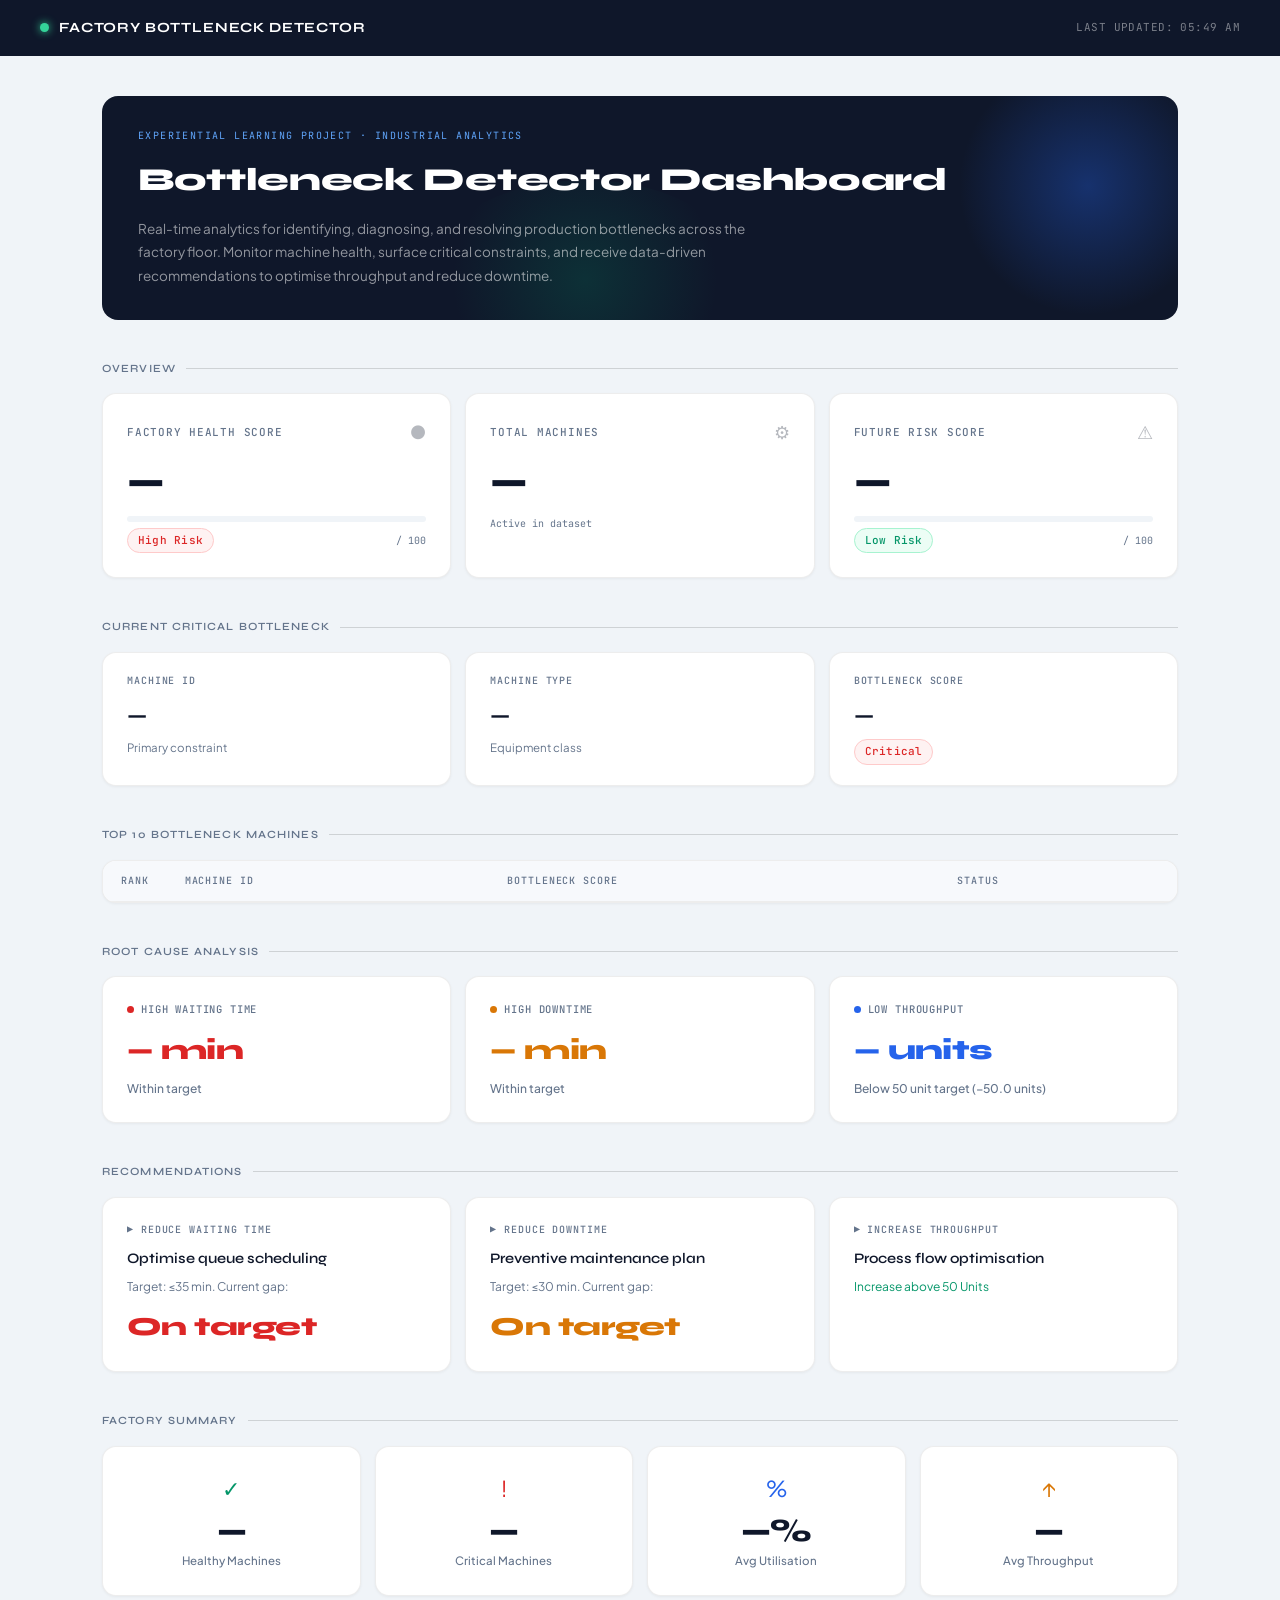
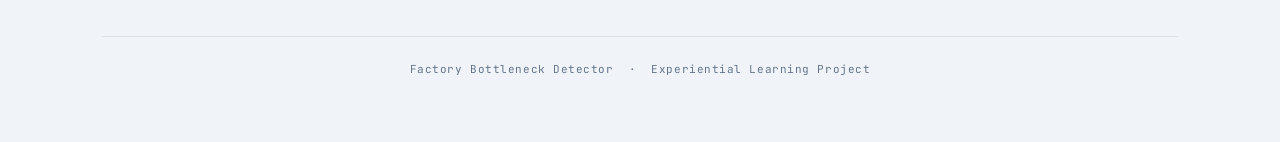
==== index.html @ 64705ecb "Rename frontend/report.html to index.html" ====
<!DOCTYPE html>
<html lang="en">
<head>
<meta charset="UTF-8">
<meta name="viewport" content="width=device-width, initial-scale=1.0">
<title>Factory Bottleneck Detector Dashboard</title>
<link rel="preconnect" href="https://fonts.googleapis.com">
<link href="https://fonts.googleapis.com/css2?family=Syne:wght@600;700;800&family=Plus+Jakarta+Sans:wght@400;500;600&family=JetBrains+Mono:wght@400;500&display=swap" rel="stylesheet">
<style>
  *, *::before, *::after { box-sizing: border-box; margin: 0; padding: 0; }

  :root {
    --bg: #f0f4f8;
    --surface: #ffffff;
    --surface2: #f7f9fc;
    --border: rgba(0,0,0,0.07);
    --border2: rgba(0,0,0,0.14);
    --text: #0f172a;
    --text2: #334155;
    --muted: #64748b;
    --blue: #2563eb;
    --blue-light: #eff6ff;
    --blue-mid: #bfdbfe;
    --green: #059669;
    --green-light: #ecfdf5;
    --green-mid: #a7f3d0;
    --yellow: #d97706;
    --yellow-light: #fffbeb;
    --yellow-mid: #fde68a;
    --red: #dc2626;
    --red-light: #fef2f2;
    --red-mid: #fecaca;
    --mono: 'JetBrains Mono', monospace;
    --sans: 'Plus Jakarta Sans', sans-serif;
    --display: 'Syne', sans-serif;
  }

  body {
    background: var(--bg);
    color: var(--text);
    font-family: var(--sans);
    font-size: 14px;
    line-height: 1.6;
    min-height: 100vh;
  }

  /* TOPBAR */
  .topbar {
    background: var(--text);
    padding: 0 2.5rem;
    height: 56px;
    display: flex;
    align-items: center;
    justify-content: space-between;
    position: sticky;
    top: 0;
    z-index: 100;
  }
  .topbar-brand {
    display: flex;
    align-items: center;
    gap: 10px;
    font-family: var(--display);
    font-size: 14px;
    font-weight: 700;
    color: #fff;
    letter-spacing: .06em;
    text-transform: uppercase;
  }
  .topbar-brand .dot {
    width: 9px; height: 9px;
    border-radius: 50%;
    background: #34d399;
    box-shadow: 0 0 8px #34d399;
    animation: pulse 2s infinite;
  }
  @keyframes pulse { 0%,100%{opacity:1} 50%{opacity:.35} }
  .topbar-right {
    font-family: var(--mono);
    font-size: 11px;
    color: rgba(255,255,255,0.45);
    letter-spacing: .04em;
  }

  /* LAYOUT */
  .page { max-width: 1140px; margin: 0 auto; padding: 2.5rem 2rem 4rem; }

  /* HERO */
  .hero {
    margin-bottom: 2.5rem;
    padding: 2rem 2.25rem;
    background: var(--text);
    border-radius: 16px;
    position: relative;
    overflow: hidden;
  }
  .hero::before {
    content: '';
    position: absolute;
    top: -40px; right: -40px;
    width: 260px; height: 260px;
    border-radius: 50%;
    background: radial-gradient(circle, rgba(37,99,235,0.35) 0%, transparent 70%);
    pointer-events: none;
  }
  .hero::after {
    content: '';
    position: absolute;
    bottom: -60px; left: 30%;
    width: 320px; height: 200px;
    border-radius: 50%;
    background: radial-gradient(circle, rgba(5,150,105,0.2) 0%, transparent 70%);
    pointer-events: none;
  }
  .hero-tag {
    font-family: var(--mono);
    font-size: 10px;
    letter-spacing: .14em;
    text-transform: uppercase;
    color: #60a5fa;
    margin-bottom: .6rem;
  }
  .hero h1 {
    font-family: var(--display);
    font-size: 32px;
    font-weight: 800;
    color: #fff;
    margin-bottom: .75rem;
    letter-spacing: -.01em;
    position: relative;
    z-index: 1;
  }
  .hero p {
    color: rgba(255,255,255,0.55);
    max-width: 620px;
    font-size: 13.5px;
    line-height: 1.75;
    position: relative;
    z-index: 1;
  }

  /* SECTION LABEL */
  .sec-label {
    font-family: var(--display);
    font-size: 11px;
    letter-spacing: .1em;
    text-transform: uppercase;
    color: var(--muted);
    margin-bottom: 1rem;
    display: flex;
    align-items: center;
    gap: 10px;
    font-weight: 600;
  }
  .sec-label::after {
    content: '';
    flex: 1;
    height: 1px;
    background: var(--border2);
  }

  /* KPI GRID */
  .kpi-grid {
    display: grid;
    grid-template-columns: repeat(auto-fit, minmax(230px, 1fr));
    gap: 14px;
    margin-bottom: 2.5rem;
  }
  .kpi {
    background: var(--surface);
    border: 1.5px solid var(--border);
    border-radius: 14px;
    padding: 1.5rem;
    transition: border-color .2s, transform .2s, box-shadow .2s;
    box-shadow: 0 1px 3px rgba(0,0,0,0.05);
  }
  .kpi:hover { border-color: var(--blue-mid); transform: translateY(-2px); box-shadow: 0 6px 20px rgba(37,99,235,0.08); }
  .kpi-head {
    display: flex;
    align-items: center;
    justify-content: space-between;
    margin-bottom: .9rem;
  }
  .kpi-label {
    font-size: 11px;
    color: var(--muted);
    font-family: var(--mono);
    text-transform: uppercase;
    letter-spacing: .07em;
    font-weight: 500;
  }
  .kpi-icon { font-size: 18px; opacity: .3; }
  .kpi-val {
    font-family: var(--display);
    font-size: 40px;
    font-weight: 800;
    color: var(--text);
    line-height: 1;
    margin-bottom: .9rem;
    letter-spacing: -.02em;
  }
  .progress-track {
    height: 6px;
    background: var(--bg);
    border-radius: 3px;
    overflow: hidden;
    margin-bottom: 6px;
  }
  .progress-fill {
    height: 100%;
    border-radius: 3px;
    transition: width 1.1s cubic-bezier(.4,0,.2,1);
    width: 0%;
  }
  .progress-meta {
    display: flex;
    justify-content: space-between;
    align-items: center;
    font-family: var(--mono);
    font-size: 10px;
    color: var(--muted);
  }

  /* BADGES */
  .badge {
    display: inline-flex;
    align-items: center;
    gap: 4px;
    padding: 3px 10px;
    border-radius: 999px;
    font-size: 11px;
    font-family: var(--mono);
    font-weight: 500;
    letter-spacing: .02em;
  }
  .badge-green { background: var(--green-light); color: var(--green); border: 1px solid var(--green-mid); }
  .badge-yellow { background: var(--yellow-light); color: var(--yellow); border: 1px solid var(--yellow-mid); }
  .badge-red { background: var(--red-light); color: var(--red); border: 1px solid var(--red-mid); }
  .badge-blue { background: var(--blue-light); color: var(--blue); border: 1px solid var(--blue-mid); }

  /* INFO ROW */
  .info-row {
    display: grid;
    grid-template-columns: repeat(auto-fit, minmax(190px, 1fr));
    gap: 14px;
    margin-bottom: 2.5rem;
  }
  .info-card {
    background: var(--surface);
    border: 1.5px solid var(--border);
    border-radius: 14px;
    padding: 1.25rem 1.5rem;
    transition: border-color .2s, transform .2s, box-shadow .2s;
    box-shadow: 0 1px 3px rgba(0,0,0,0.05);
  }
  .info-card:hover { border-color: var(--border2); transform: translateY(-2px); box-shadow: 0 6px 20px rgba(0,0,0,0.07); }
  .info-card .ic-label {
    font-size: 10px;
    font-family: var(--mono);
    text-transform: uppercase;
    letter-spacing: .09em;
    color: var(--muted);
    margin-bottom: .5rem;
    font-weight: 500;
  }
  .info-card .ic-val {
    font-family: var(--display);
    font-size: 24px;
    font-weight: 700;
    color: var(--text);
    letter-spacing: -.01em;
  }
  .info-card .ic-sub {
    font-size: 11.5px;
    color: var(--muted);
    margin-top: 4px;
  }

  /* TABLE */
  .table-wrap {
    background: var(--surface);
    border: 1.5px solid var(--border);
    border-radius: 14px;
    overflow: hidden;
    margin-bottom: 2.5rem;
    box-shadow: 0 1px 3px rgba(0,0,0,0.05);
  }
  table { width: 100%; border-collapse: collapse; }
  thead tr { background: var(--surface2); }
  th {
    padding: 12px 18px;
    text-align: left;
    font-family: var(--mono);
    font-size: 10px;
    text-transform: uppercase;
    letter-spacing: .09em;
    color: var(--muted);
    font-weight: 500;
    border-bottom: 1.5px solid var(--border);
  }
  td {
    padding: 13px 18px;
    border-bottom: 1px solid var(--border);
    font-size: 13.5px;
    color: var(--text2);
  }
  tr:last-child td { border-bottom: none; }
  tr.rank-1 td { background: var(--blue-light); color: var(--text); }
  tr:not(.rank-1):hover td { background: var(--surface2); }

  .rank-num {
    display: inline-flex;
    width: 26px; height: 26px;
    align-items: center;
    justify-content: center;
    border-radius: 7px;
    font-family: var(--mono);
    font-size: 11px;
    font-weight: 500;
    background: var(--bg);
    color: var(--muted);
    border: 1px solid var(--border);
  }
  .rank-num.top { background: var(--blue); color: #fff; border-color: var(--blue); }

  .score-cell { display: flex; align-items: center; gap: 10px; }
  .score-bar-bg {
    flex: 1;
    height: 5px;
    background: var(--bg);
    border-radius: 3px;
    overflow: hidden;
    max-width: 140px;
  }
  .score-bar-fill { height: 100%; border-radius: 3px; }
  .score-num { font-family: var(--mono); font-size: 12px; min-width: 36px; color: var(--text); font-weight: 500; }

  /* ANALYSIS */
  .analysis-grid {
    display: grid;
    grid-template-columns: repeat(auto-fit, minmax(210px, 1fr));
    gap: 14px;
    margin-bottom: 2.5rem;
  }
  .analysis-card {
    background: var(--surface);
    border: 1.5px solid var(--border);
    border-radius: 14px;
    padding: 1.5rem;
    transition: border-color .2s, transform .2s, box-shadow .2s;
    box-shadow: 0 1px 3px rgba(0,0,0,0.05);
  }
  .analysis-card:hover { border-color: var(--border2); transform: translateY(-2px); box-shadow: 0 6px 20px rgba(0,0,0,0.07); }
  .ac-label {
    font-size: 10.5px;
    font-family: var(--mono);
    text-transform: uppercase;
    letter-spacing: .08em;
    color: var(--muted);
    margin-bottom: .6rem;
    display: flex;
    align-items: center;
    gap: 7px;
    font-weight: 500;
  }
  .ac-dot { width: 7px; height: 7px; border-radius: 50%; flex-shrink: 0; }
  .ac-val {
    font-family: var(--display);
    font-size: 28px;
    font-weight: 800;
    margin-bottom: .4rem;
    letter-spacing: -.02em;
  }
  .ac-status { font-size: 12px; color: var(--muted); font-weight: 500; }

  /* RECOMMENDATIONS */
  .rec-grid {
    display: grid;
    grid-template-columns: repeat(auto-fit, minmax(210px, 1fr));
    gap: 14px;
    margin-bottom: 2.5rem;
  }
  .rec-card {
    background: var(--surface);
    border: 1.5px solid var(--border);
    border-radius: 14px;
    padding: 1.5rem;
    transition: border-color .2s, transform .2s, box-shadow .2s;
    box-shadow: 0 1px 3px rgba(0,0,0,0.05);
  }
  .rec-card:hover { border-color: var(--border2); transform: translateY(-2px); box-shadow: 0 6px 20px rgba(0,0,0,0.07); }
  .rec-tag {
    font-size: 10px;
    font-family: var(--mono);
    text-transform: uppercase;
    letter-spacing: .09em;
    color: var(--muted);
    margin-bottom: .6rem;
    font-weight: 500;
  }
  .rec-action {
    font-size: 14.5px;
    font-weight: 600;
    color: var(--text);
    margin-bottom: .4rem;
    font-family: var(--display);
  }
  .rec-detail { font-size: 12px; color: var(--muted); line-height: 1.6; }
  .rec-highlight {
    font-family: var(--display);
    font-size: 26px;
    font-weight: 800;
    margin-top: .6rem;
    letter-spacing: -.02em;
  }

  /* SUMMARY STATS */
  .summary-grid {
    display: grid;
    grid-template-columns: repeat(auto-fit, minmax(170px, 1fr));
    gap: 14px;
    margin-bottom: 2.5rem;
  }
  .sum-card {
    background: var(--surface);
    border: 1.5px solid var(--border);
    border-radius: 14px;
    padding: 1.5rem;
    text-align: center;
    transition: border-color .2s, transform .2s, box-shadow .2s;
    box-shadow: 0 1px 3px rgba(0,0,0,0.05);
  }
  .sum-card:hover { border-color: var(--border2); transform: translateY(-2px); box-shadow: 0 6px 20px rgba(0,0,0,0.07); }
  .sum-icon { font-size: 22px; margin-bottom: .6rem; }
  .sum-val {
    font-family: var(--display);
    font-size: 32px;
    font-weight: 800;
    color: var(--text);
    line-height: 1;
    letter-spacing: -.02em;
  }
  .sum-label { font-size: 11.5px; color: var(--muted); margin-top: 5px; font-weight: 500; }

  footer {
    border-top: 1.5px solid var(--border);
    padding-top: 1.5rem;
    text-align: center;
    font-family: var(--mono);
    font-size: 11px;
    color: var(--muted);
    letter-spacing: .05em;
  }

  /* ANIMATIONS */
  .fade-in { animation: fadeIn .45s ease both; }
  @keyframes fadeIn { from { opacity: 0; transform: translateY(10px); } to { opacity: 1; transform: none; } }
  .fade-in:nth-child(1) { animation-delay: .05s }
  .fade-in:nth-child(2) { animation-delay: .12s }
  .fade-in:nth-child(3) { animation-delay: .19s }
  .fade-in:nth-child(4) { animation-delay: .26s }

  @media (max-width: 600px) {
    .topbar { padding: 0 1.25rem; }
    .page { padding: 1.5rem 1rem 2.5rem; }
    .hero { padding: 1.5rem; }
    .hero h1 { font-size: 24px; }
    th, td { padding: 10px 12px; }
  }
</style>
</head>
<body>

<div class="topbar">
  <div class="topbar-brand">
    <span class="dot"></span>
    Factory Bottleneck Detector
  </div>
  <div class="topbar-right" id="tsLabel">LOADING DATA…</div>
</div>

<div class="page">

  <div class="hero">
    <div class="hero-tag">Experiential Learning Project · Industrial Analytics</div>
    <h1>Bottleneck Detector Dashboard</h1>
    <p>Real-time analytics for identifying, diagnosing, and resolving production bottlenecks across the factory floor. Monitor machine health, surface critical constraints, and receive data-driven recommendations to optimise throughput and reduce downtime.</p>
  </div>

  <!-- KPI -->
  <div class="sec-label">Overview</div>
  <div class="kpi-grid">
    <div class="kpi fade-in">
      <div class="kpi-head">
        <span class="kpi-label">Factory Health Score</span>
        <span class="kpi-icon">&#9679;</span>
      </div>
      <div class="kpi-val" id="healthScore">—</div>
      <div class="progress-track"><div class="progress-fill" id="healthBar"></div></div>
      <div class="progress-meta"><span id="healthBadge"></span><span>/ 100</span></div>
    </div>
    <div class="kpi fade-in">
      <div class="kpi-head">
        <span class="kpi-label">Total Machines</span>
        <span class="kpi-icon">⚙</span>
      </div>
      <div class="kpi-val" id="totalMachines">—</div>
      <div class="progress-meta"><span style="color:var(--muted)">Active in dataset</span></div>
    </div>
    <div class="kpi fade-in">
      <div class="kpi-head">
        <span class="kpi-label">Future Risk Score</span>
        <span class="kpi-icon">&#9888;</span>
      </div>
      <div class="kpi-val" id="riskScore">—</div>
      <div class="progress-track"><div class="progress-fill" id="riskBar"></div></div>
      <div class="progress-meta"><span id="riskBadge"></span><span>/ 100</span></div>
    </div>
  </div>

  <!-- CRITICAL BOTTLENECK -->
  <div class="sec-label">Current Critical Bottleneck</div>
  <div class="info-row">
    <div class="info-card fade-in">
      <div class="ic-label">Machine ID</div>
      <div class="ic-val" id="topMachine">—</div>
      <div class="ic-sub">Primary constraint</div>
    </div>
    <div class="info-card fade-in">
      <div class="ic-label">Machine Type</div>
      <div class="ic-val" id="machineType">—</div>
      <div class="ic-sub">Equipment class</div>
    </div>
    <div class="info-card fade-in">
      <div class="ic-label">Bottleneck Score</div>
      <div class="ic-val" id="bottleneckScore">—</div>
      <div class="ic-sub" id="scoreBadgeWrap"></div>
    </div>
  </div>

  <!-- TOP 10 TABLE -->
  <div class="sec-label">Top 10 Bottleneck Machines</div>
  <div class="table-wrap" style="margin-bottom:2.5rem">
    <table>
      <thead>
        <tr>
          <th style="width:60px">Rank</th>
          <th>Machine ID</th>
          <th>Bottleneck Score</th>
          <th>Status</th>
        </tr>
      </thead>
      <tbody id="top10Table"></tbody>
    </table>
  </div>

  <!-- ROOT CAUSE -->
  <div class="sec-label">Root Cause Analysis</div>
  <div class="analysis-grid">
    <div class="analysis-card fade-in">
      <div class="ac-label"><span class="ac-dot" style="background:var(--red)"></span>High Waiting Time</div>
      <div class="ac-val" id="waitingTime" style="color:var(--red)">—</div>
      <div class="ac-status" id="waitStatus"></div>
    </div>
    <div class="analysis-card fade-in">
      <div class="ac-label"><span class="ac-dot" style="background:var(--yellow)"></span>High Downtime</div>
      <div class="ac-val" id="downtime" style="color:var(--yellow)">—</div>
      <div class="ac-status" id="downStatus"></div>
    </div>
    <div class="analysis-card fade-in">
      <div class="ac-label"><span class="ac-dot" style="background:var(--blue)"></span>Low Throughput</div>
      <div class="ac-val" id="throughput" style="color:var(--blue)">—</div>
      <div class="ac-status" id="thruStatus"></div>
    </div>
  </div>

  <!-- RECOMMENDATIONS -->
  <div class="sec-label">Recommendations</div>
  <div class="rec-grid">
    <div class="rec-card fade-in">
      <div class="rec-tag">&#9654; Reduce Waiting Time</div>
      <div class="rec-action">Optimise queue scheduling</div>
      <div class="rec-detail">Target: &le;35 min. Current gap:</div>
      <div class="rec-highlight" id="recommendWaiting" style="color:var(--red)">—</div>
    </div>
    <div class="rec-card fade-in">
      <div class="rec-tag">&#9654; Reduce Downtime</div>
      <div class="rec-action">Preventive maintenance plan</div>
      <div class="rec-detail">Target: &le;30 min. Current gap:</div>
      <div class="rec-highlight" id="recommendDowntime" style="color:var(--yellow)">—</div>
    </div>
    <div class="rec-card fade-in">
      <div class="rec-tag">&#9654; Increase Throughput</div>
      <div class="rec-action">Process flow optimisation</div>
      <div class="rec-detail" id="recommendThroughput" style="color:var(--green)">Increase above 50 Units</div>
    </div>
  </div>

  <!-- FACTORY SUMMARY -->
  <div class="sec-label">Factory Summary</div>
  <div class="summary-grid">
    <div class="sum-card fade-in">
      <div class="sum-icon" style="color:var(--green)">&#10003;</div>
      <div class="sum-val" id="healthyMachines">—</div>
      <div class="sum-label">Healthy Machines</div>
    </div>
    <div class="sum-card fade-in">
      <div class="sum-icon" style="color:var(--red)">&#33;</div>
      <div class="sum-val" id="criticalMachines">—</div>
      <div class="sum-label">Critical Machines</div>
    </div>
    <div class="sum-card fade-in">
      <div class="sum-icon" style="color:var(--blue)">&#37;</div>
      <div class="sum-val" id="averageUtilization">—</div>
      <div class="sum-label">Avg Utilisation</div>
    </div>
    <div class="sum-card fade-in">
      <div class="sum-icon" style="color:var(--yellow)">&#8593;</div>
      <div class="sum-val" id="averageThroughput">—</div>
      <div class="sum-label">Avg Throughput</div>
    </div>
  </div>

  <footer>
    Factory Bottleneck Detector &nbsp;·&nbsp; Experiential Learning Project
  </footer>

</div><!-- /page -->

<script>
function riskLevel(score, invert) {
  const s = parseFloat(score);
  if (isNaN(s)) return { cls: 'badge-green', label: 'Low' };
  const hi = invert ? s < 40 : s >= 70;
  const mid = invert ? (s >= 40 && s < 70) : (s >= 40 && s < 70);
  if (hi) return { cls: 'badge-red', label: 'High Risk' };
  if (mid) return { cls: 'badge-yellow', label: 'Moderate' };
  return { cls: 'badge-green', label: invert ? 'Strong' : 'Low Risk' };
}

function progressColor(score, invert) {
  const s = parseFloat(score);
  if (isNaN(s)) return 'var(--green)';
  const bad = invert ? s < 40 : s >= 70;
  const med = invert ? (s >= 40 && s < 70) : (s >= 40 && s < 70);
  if (bad) return 'var(--red)';
  if (med) return 'var(--yellow)';
  return 'var(--green)';
}

function barColor(sc) {
  if (sc >= 75) return 'var(--red)';
  if (sc >= 50) return 'var(--yellow)';
  return 'var(--green)';
}

function badge(cls, label) {
  return `<span class="badge ${cls}">${label}</span>`;
}

function populate(r) {
  const set = (id, html) => { const el = document.getElementById(id); if (el) el.innerHTML = html; };

  const health = parseFloat(r.HealthScore) || 0;
  const risk = parseFloat(r.RiskScore) || 0;
  const waiting = parseFloat(r.WaitingTime) || 0;
  const downtime = parseFloat(r.Downtime) || 0;
  const throughput = parseFloat(r.Throughput) || 0;

  set('healthScore', r.HealthScore || '—');
  set('totalMachines', r.TotalMachines || '—');
  set('riskScore', r.RiskScore || '—');

  const hl = riskLevel(health, true);
  const rl = riskLevel(risk, false);
  set('healthBadge', badge(hl.cls, hl.label));
  set('riskBadge', badge(rl.cls, rl.label));

  setTimeout(() => {
    const hb = document.getElementById('healthBar');
    if (hb) { hb.style.width = Math.min(health,100)+'%'; hb.style.background = progressColor(health,true); }
    const rb = document.getElementById('riskBar');
    if (rb) { rb.style.width = Math.min(risk,100)+'%'; rb.style.background = progressColor(risk,false); }
  }, 80);

  set('topMachine', r.TopMachine || '—');
  set('machineType', r.MachineType || '—');
  set('bottleneckScore', r.BottleneckScore || '—');
  set('scoreBadgeWrap', badge('badge-red', 'Critical'));

  set('waitingTime', (r.WaitingTime || '—') + ' min');
  set('waitStatus', waiting > 35 ? `Above 35 min threshold (+${(waiting-35).toFixed(1)} min)` : 'Within target');
  set('downtime', (r.Downtime || '—') + ' min');
  set('downStatus', downtime > 30 ? `Above 30 min threshold (+${(downtime-30).toFixed(1)} min)` : 'Within target');
  set('throughput', (r.Throughput || '—') + ' units');
  set('thruStatus', throughput < 50 ? `Below 50 unit target (−${(50-throughput).toFixed(1)} units)` : 'Above target');

  set('recommendWaiting', waiting > 35 ? `−${(waiting-35).toFixed(2)} min` : 'On target');
  set('recommendDowntime', downtime > 30 ? `−${(downtime-30).toFixed(2)} min` : 'On target');

  set('healthyMachines', r.HealthyMachines || '—');
  set('criticalMachines', r.CriticalMachines || '—');
  set('averageUtilization', (r.AverageUtilization || '—') + '%');
  set('averageThroughput', r.AverageThroughput || '—');

  // Table
  const items = [];
  let maxSc = 0;
  for (let i = 1; i <= 10; i++) {
    const v = r['Top' + i];
    if (v) {
      const p = v.split(',');
      const sc = parseFloat(p[1]) || 0;
      if (sc > maxSc) maxSc = sc;
      items.push({ rank: i, id: p[0], score: p[1], sc });
    }
  }
  let rows = '';
  items.forEach(item => {
    const pct = maxSc > 0 ? ((item.sc / maxSc) * 100).toFixed(0) : 0;
    const isTop = item.rank === 1;
    const statusBadge = isTop ? badge('badge-red', 'Critical') :
      item.sc >= 75 ? badge('badge-red', 'High') :
      item.sc >= 50 ? badge('badge-yellow', 'Moderate') :
      badge('badge-green', 'Low');
    rows += `<tr class="${isTop ? 'rank-1' : ''}">
      <td><span class="rank-num ${isTop ? 'top' : ''}">${item.rank}</span></td>
      <td style="font-family:var(--mono);font-size:13px;font-weight:500">${item.id}</td>
      <td>
        <div class="score-cell">
          <span class="score-num">${item.score}</span>
          <div class="score-bar-bg"><div class="score-bar-fill" style="width:${pct}%;background:${barColor(item.sc)}"></div></div>
        </div>
      </td>
      <td>${statusBadge}</td>
    </tr>`;
  });
  set('top10Table', rows);

  document.getElementById('tsLabel').textContent =
    'LAST UPDATED: ' + new Date().toLocaleTimeString([], { hour: '2-digit', minute: '2-digit' });
}

fetch('results.txt')
  .then(r => r.text())
  .then(data => {
    const r = {};
    data.split('\n').forEach(line => {
      const parts = line.split('=');
      if (parts.length === 2) r[parts[0].trim()] = parts[1].trim();
    });
    populate(r);
  })
  .catch(() => {
    // Demo fallback
    populate({
      HealthScore: '74', RiskScore: '58', TotalMachines: '42',
      TopMachine: 'MCH-07', MachineType: 'CNC Lathe', BottleneckScore: '92.4',
      WaitingTime: '51.3', Downtime: '43.7', Throughput: '31',
      HealthyMachines: '29', CriticalMachines: '6',
      AverageUtilization: '67', AverageThroughput: '44.2',
      Top1: 'MCH-07,92.4', Top2: 'MCH-13,87.1', Top3: 'MCH-22,81.5',
      Top4: 'MCH-04,76.3', Top5: 'MCH-18,71.9', Top6: 'MCH-31,65.4',
      Top7: 'MCH-09,59.8', Top8: 'MCH-27,53.2', Top9: 'MCH-41,47.6',
      Top10: 'MCH-15,41.0'
    });
  });
</script>
</body>
</html>
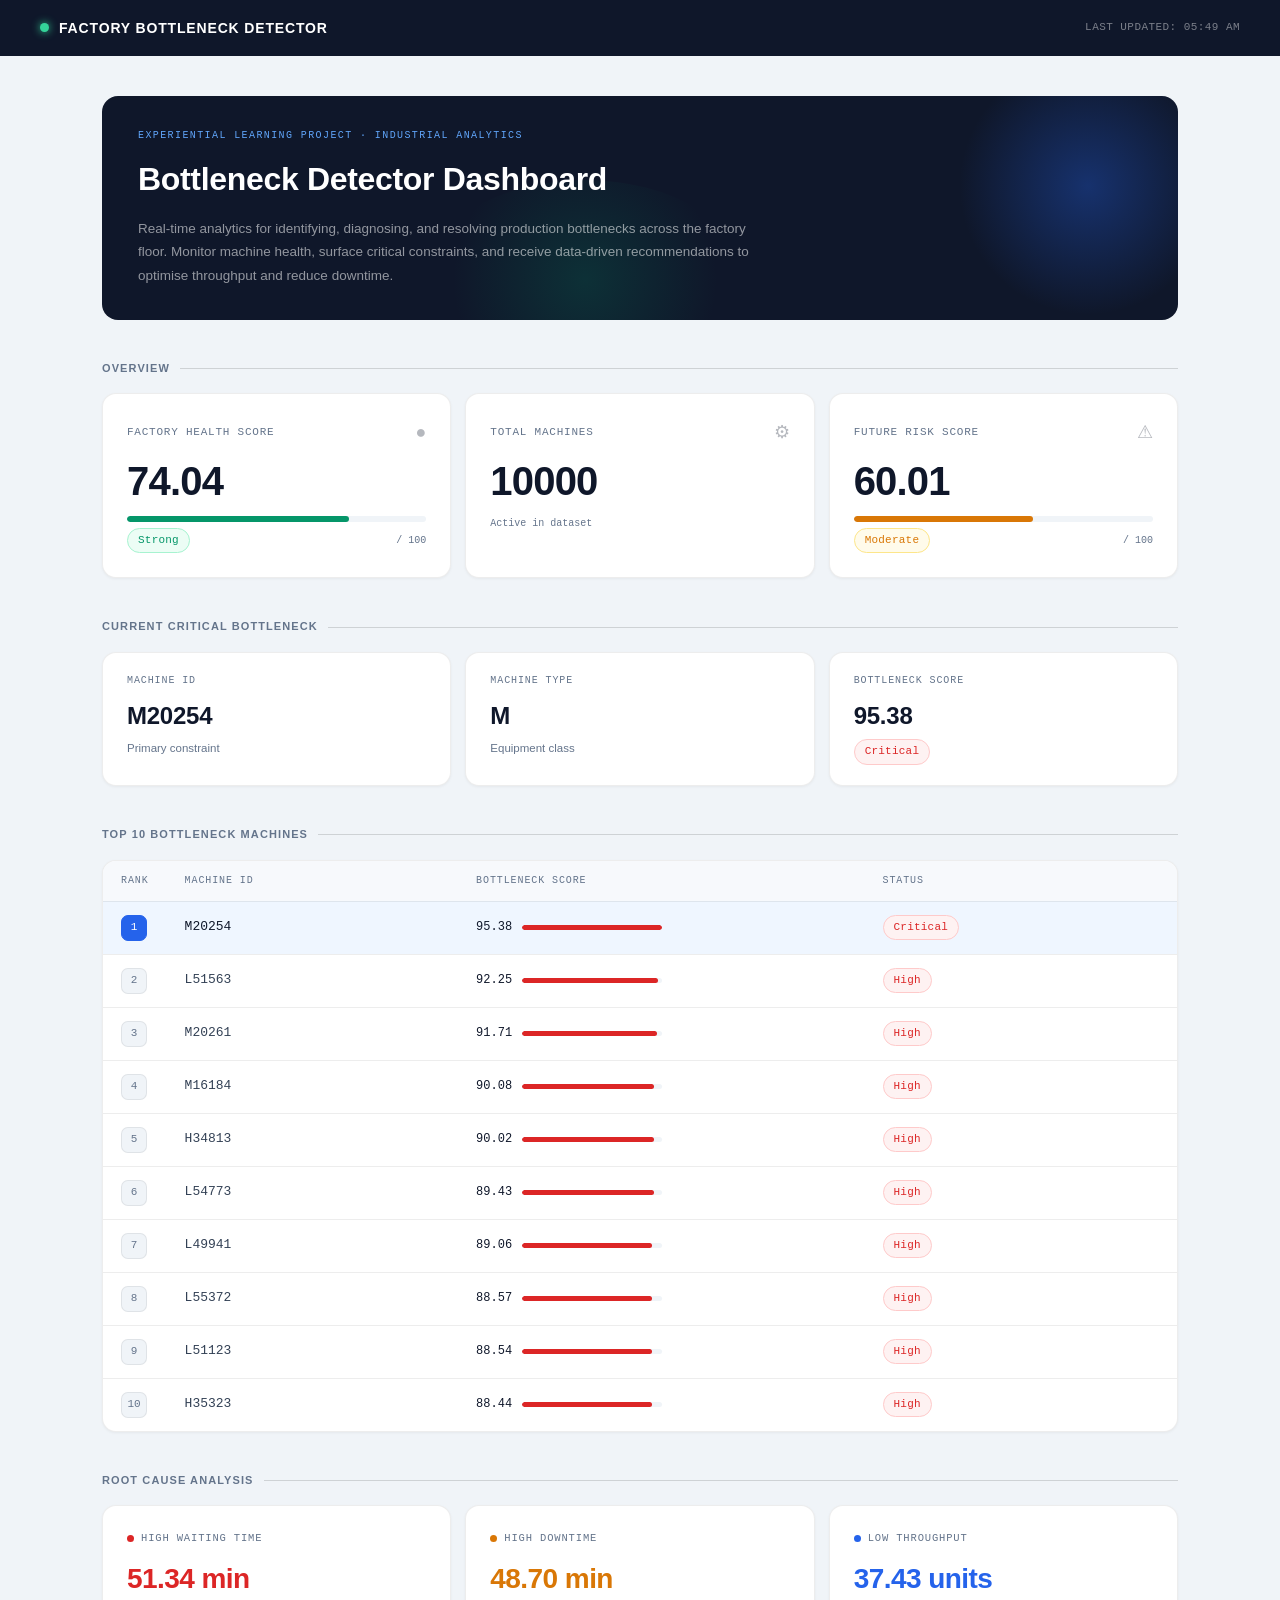
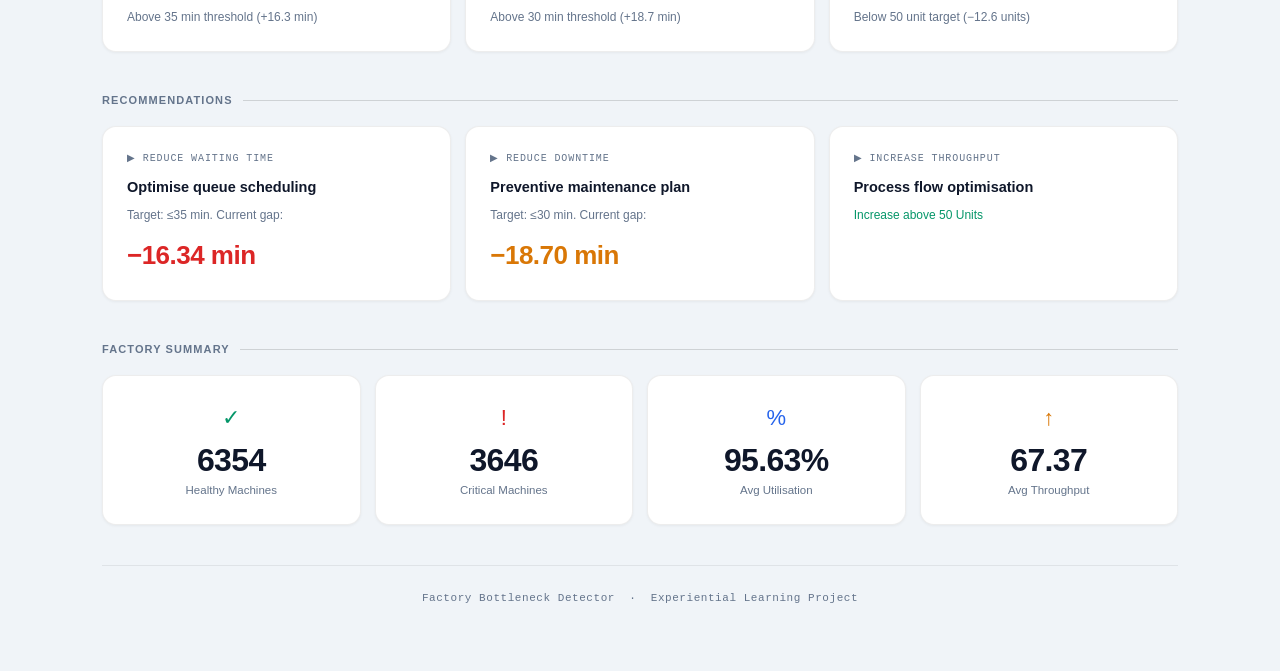
==== commit 31c36928: "Update index.html" ====
--- a/index.html
+++ b/index.html
@@ -5,7 +5,7 @@
 <meta name="viewport" content="width=device-width, initial-scale=1.0">
 <title>Factory Bottleneck Detector Dashboard</title>
 <link rel="preconnect" href="https://fonts.googleapis.com">
-<link href="https://fonts.googleapis.com/css2?family=Syne:wght@600;700;800&family=Plus+Jakarta+Sans:wght@400;500;600&family=JetBrains+Mono:wght@400;500&display=swap" rel="stylesheet">
+<link href="https://fonts.googleapis.com/css2?family=Inter:wght@400;500;600;700;800&family=IBM+Plex+Mono:wght@400;500&display=swap" rel="stylesheet">
 <style>
   *, *::before, *::after { box-sizing: border-box; margin: 0; padding: 0; }
 
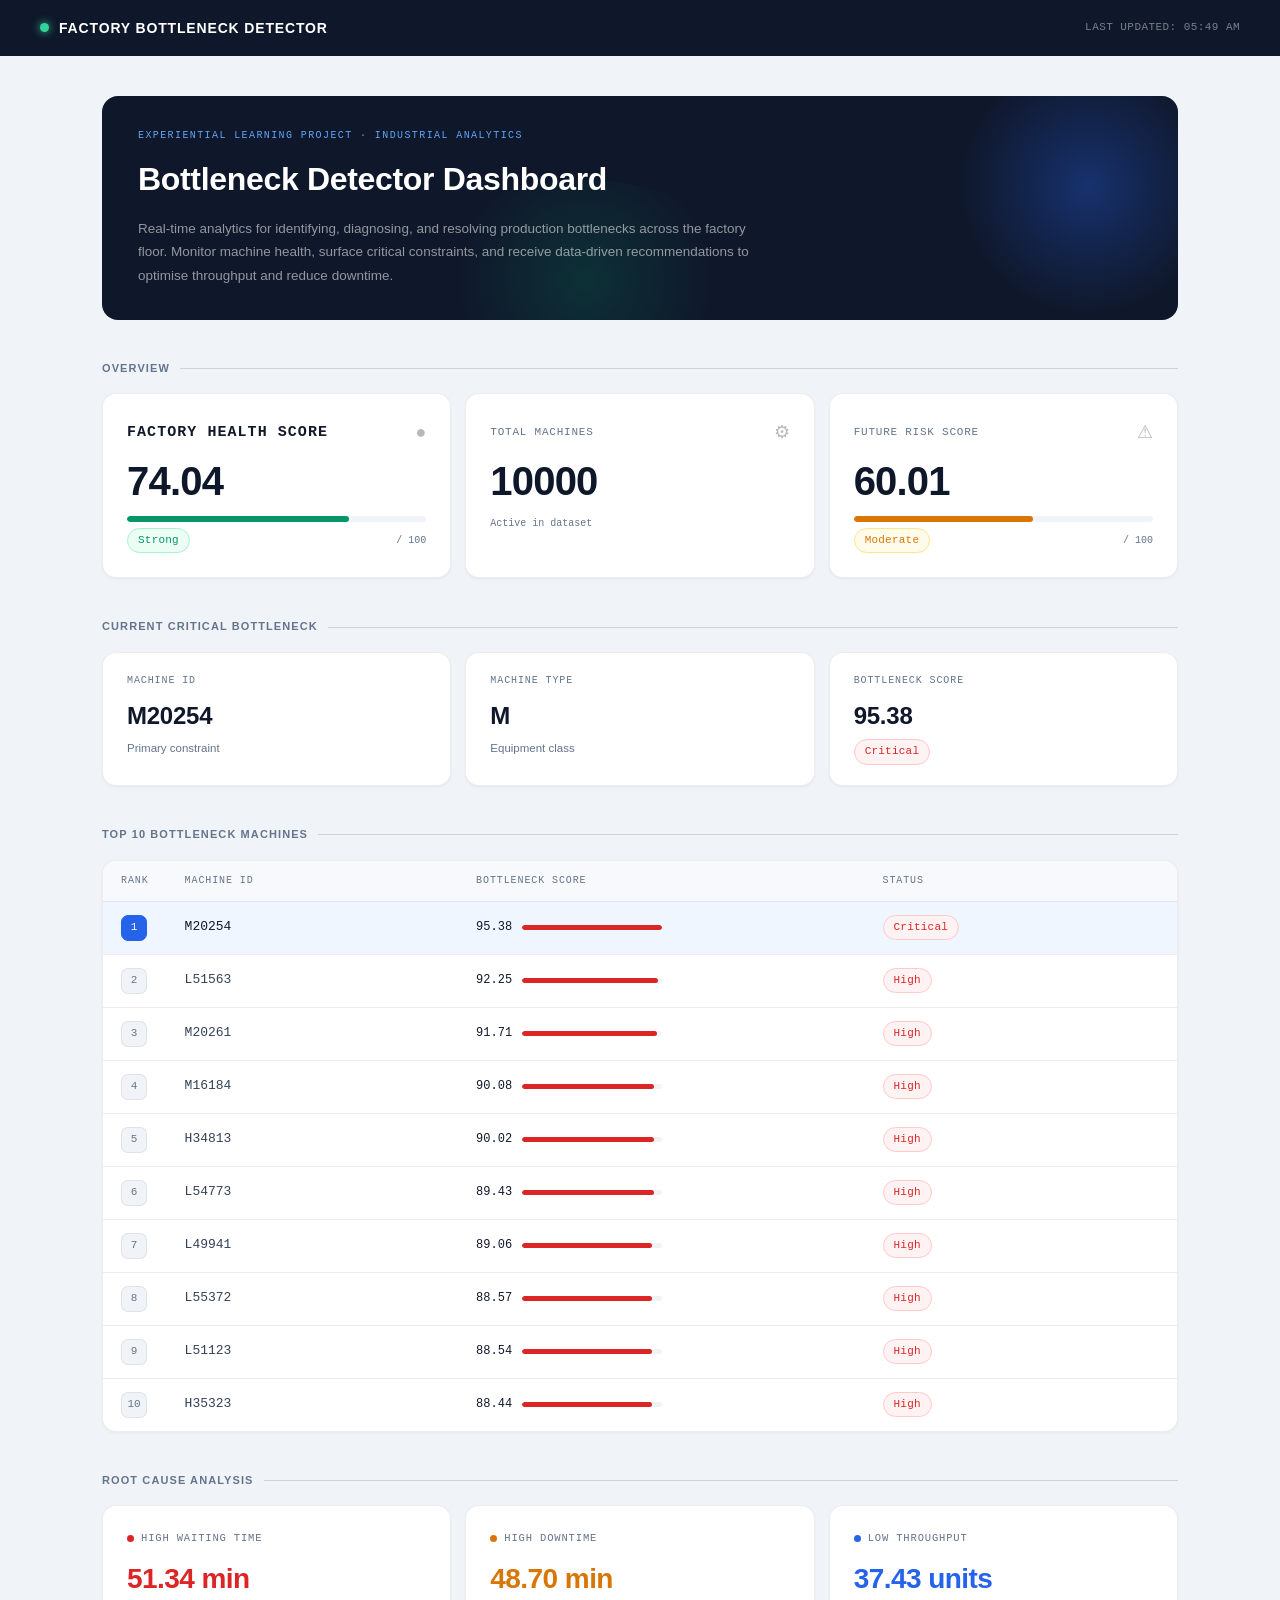
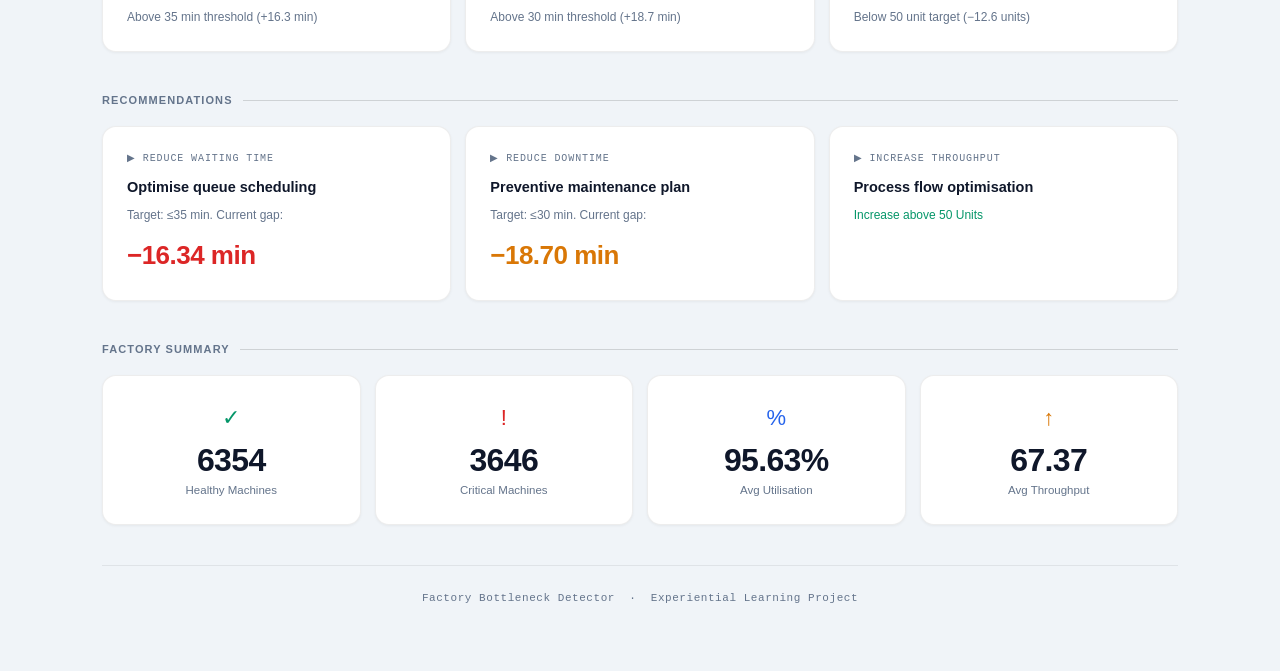
==== commit ff94fd7d: "Update index.html" ====
--- a/index.html
+++ b/index.html
@@ -492,7 +492,9 @@
   <div class="kpi-grid">
     <div class="kpi fade-in">
       <div class="kpi-head">
-        <span class="kpi-label">Factory Health Score</span>
+        <span class="kpi-label" style="font-size:15px; font-weight:700; color:#111827;">
+    Factory Health Score
+</span>
         <span class="kpi-icon">&#9679;</span>
       </div>
       <div class="kpi-val" id="healthScore">—</div>
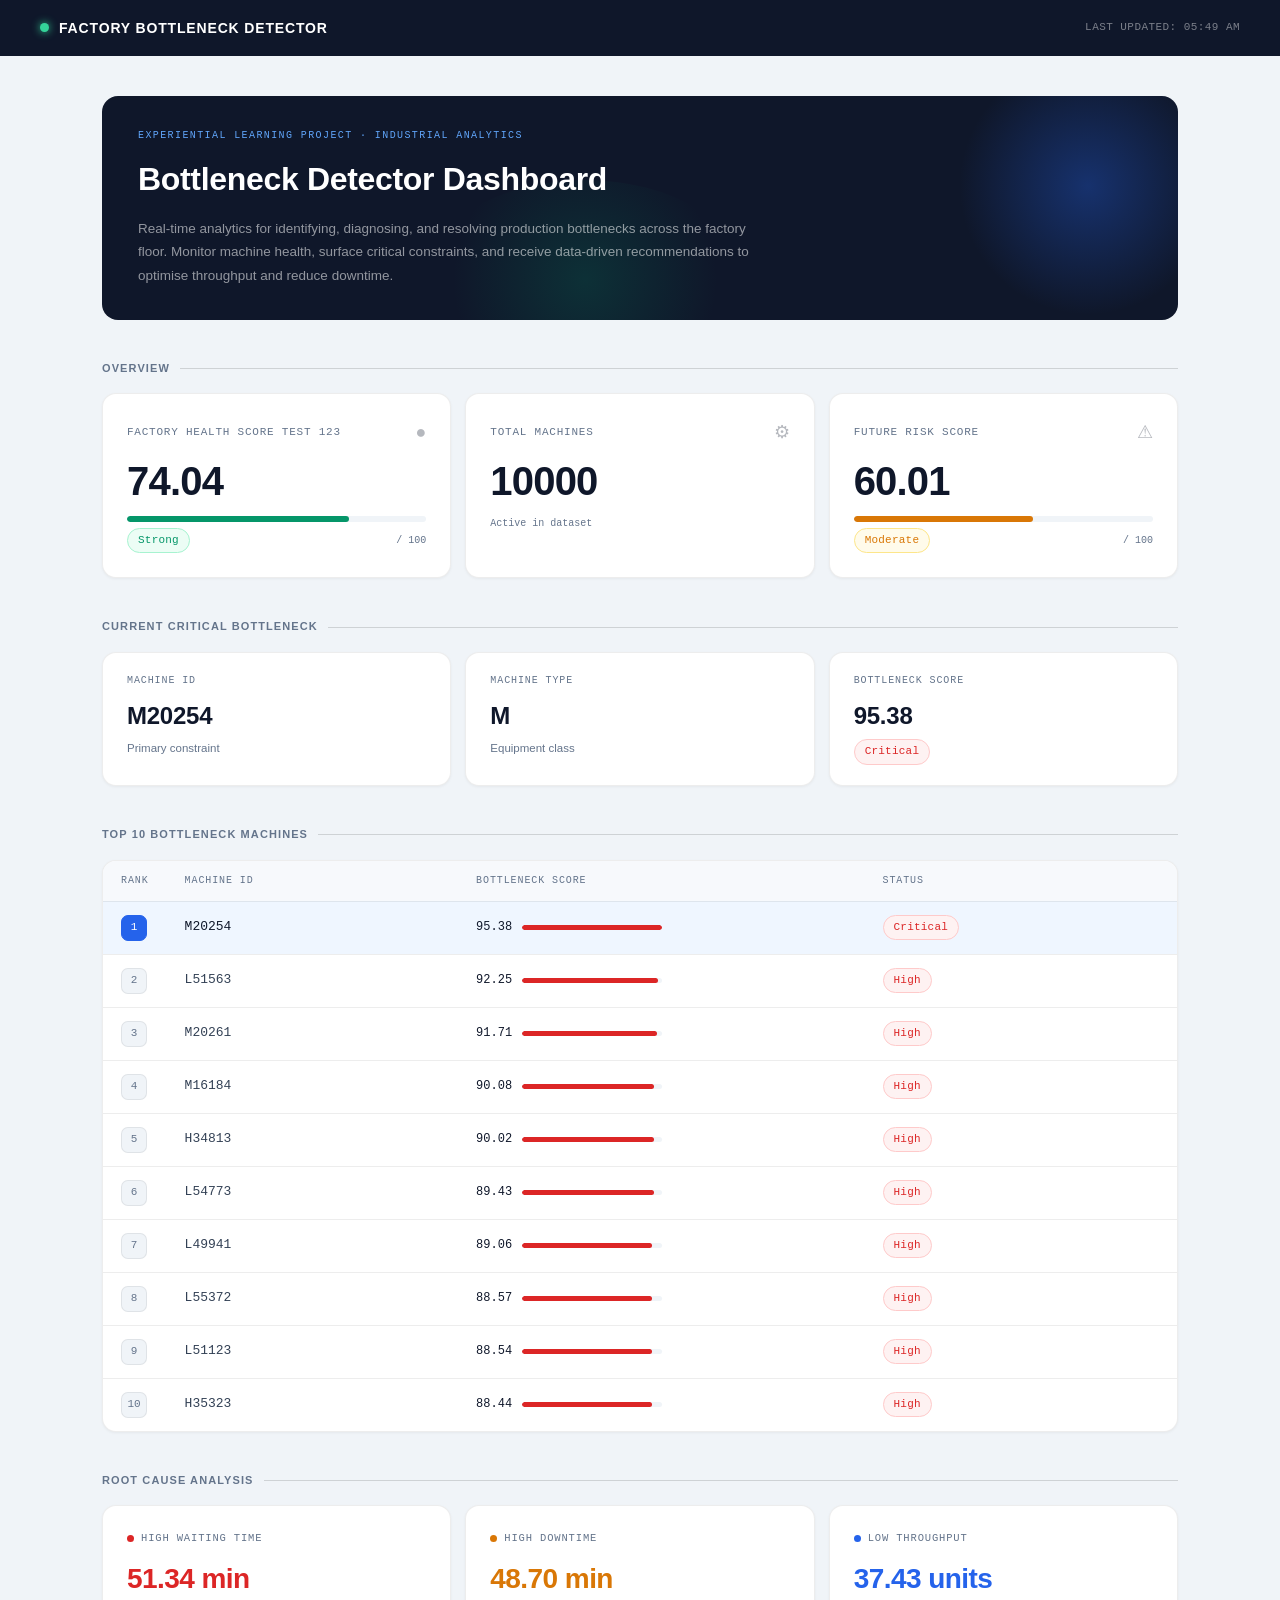
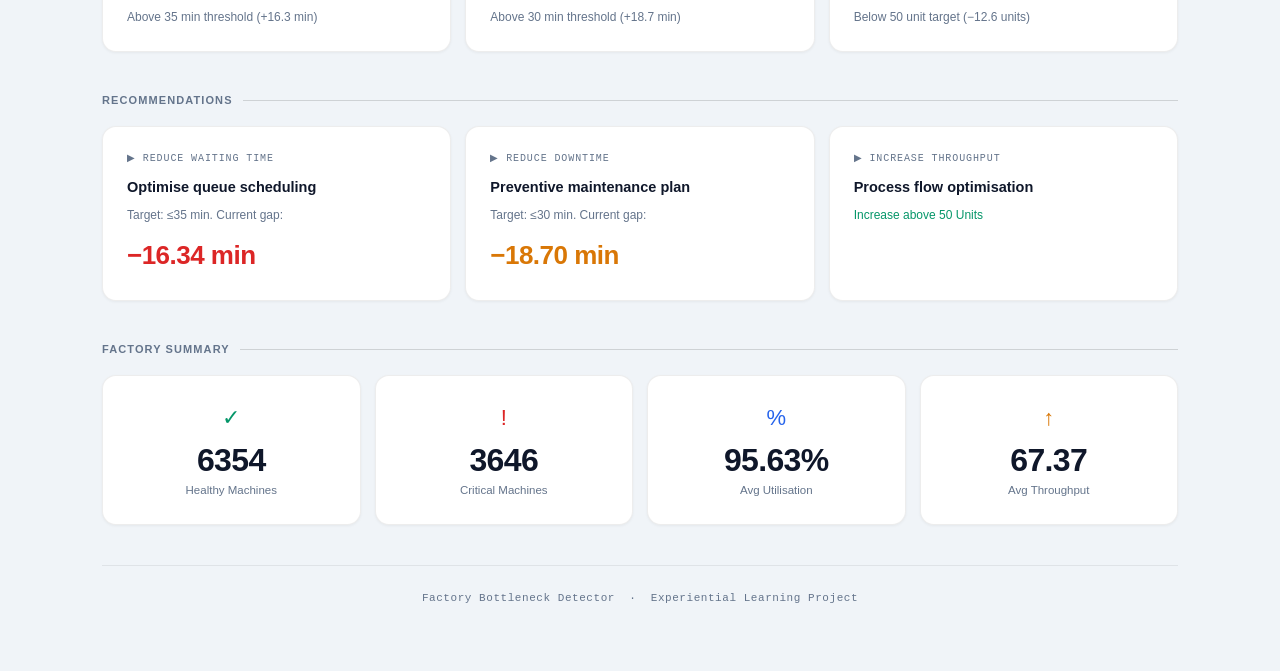
==== commit 0178ea0f: "Update index.html" ====
--- a/index.html
+++ b/index.html
@@ -492,8 +492,8 @@
   <div class="kpi-grid">
     <div class="kpi fade-in">
       <div class="kpi-head">
-        <span class="kpi-label" style="font-size:15px; font-weight:700; color:#111827;">
-    Factory Health Score
+       <span class="kpi-label">
+FACTORY HEALTH SCORE TEST 123
 </span>
         <span class="kpi-icon">&#9679;</span>
       </div>
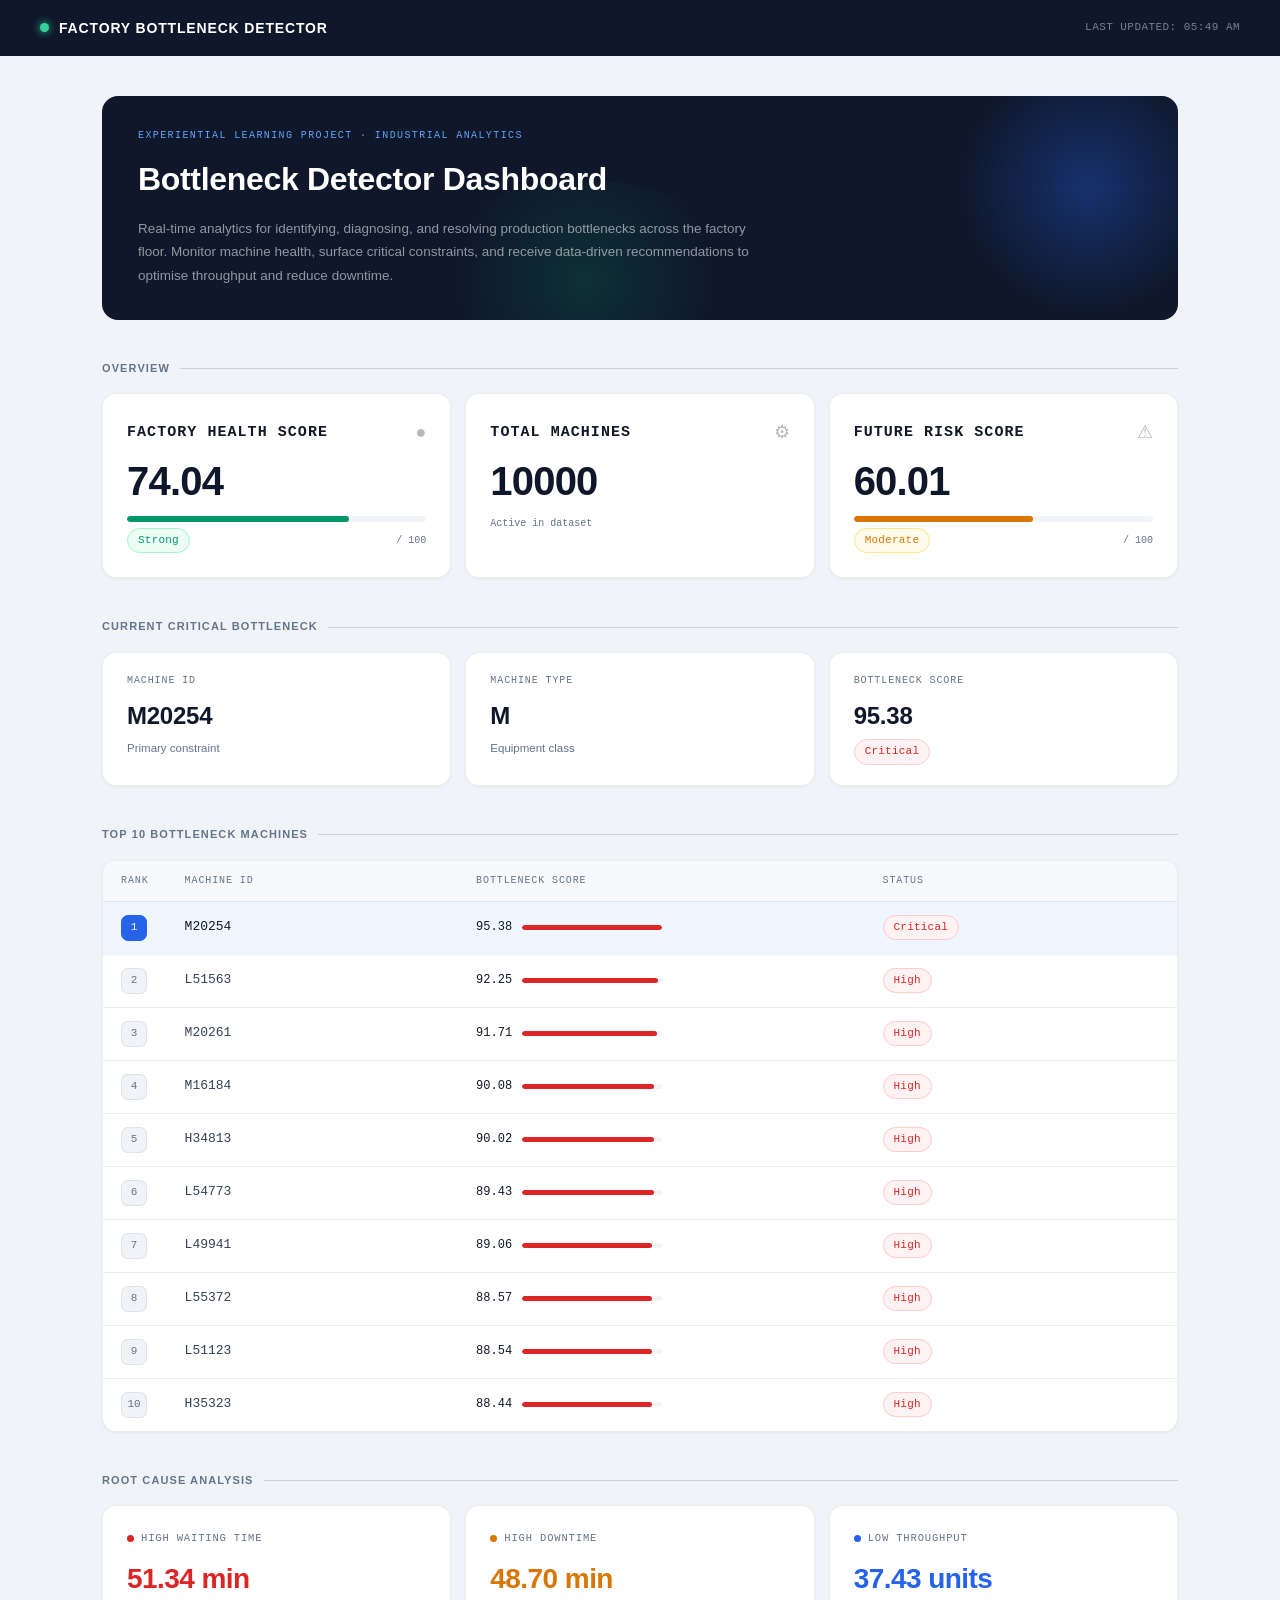
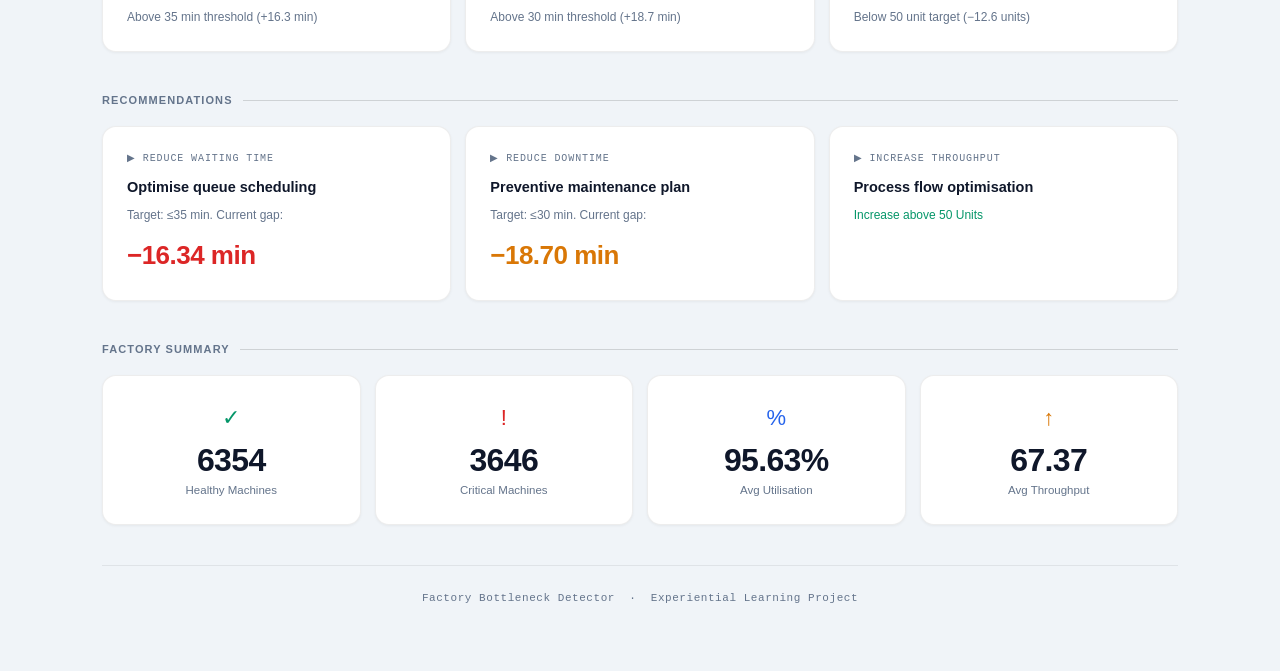
==== commit 74df5f04: "Update index.html" ====
--- a/index.html
+++ b/index.html
@@ -492,9 +492,7 @@
   <div class="kpi-grid">
     <div class="kpi fade-in">
       <div class="kpi-head">
-       <span class="kpi-label">
-FACTORY HEALTH SCORE TEST 123
-</span>
+       <span class="kpi-label" style="font-size:15px;font-weight:700;color:#111827;">Factory Health Score</span>
         <span class="kpi-icon">&#9679;</span>
       </div>
       <div class="kpi-val" id="healthScore">—</div>
@@ -503,7 +501,7 @@
     </div>
     <div class="kpi fade-in">
       <div class="kpi-head">
-        <span class="kpi-label">Total Machines</span>
+        <span class="kpi-label" style="font-size:15px;font-weight:700;color:#111827;">Total Machines</span>
         <span class="kpi-icon">⚙</span>
       </div>
       <div class="kpi-val" id="totalMachines">—</div>
@@ -511,7 +509,7 @@
     </div>
     <div class="kpi fade-in">
       <div class="kpi-head">
-        <span class="kpi-label">Future Risk Score</span>
+        <span class="kpi-label" style="font-size:15px;font-weight:700;color:#111827;">Future Risk Score</span>
         <span class="kpi-icon">&#9888;</span>
       </div>
       <div class="kpi-val" id="riskScore">—</div>
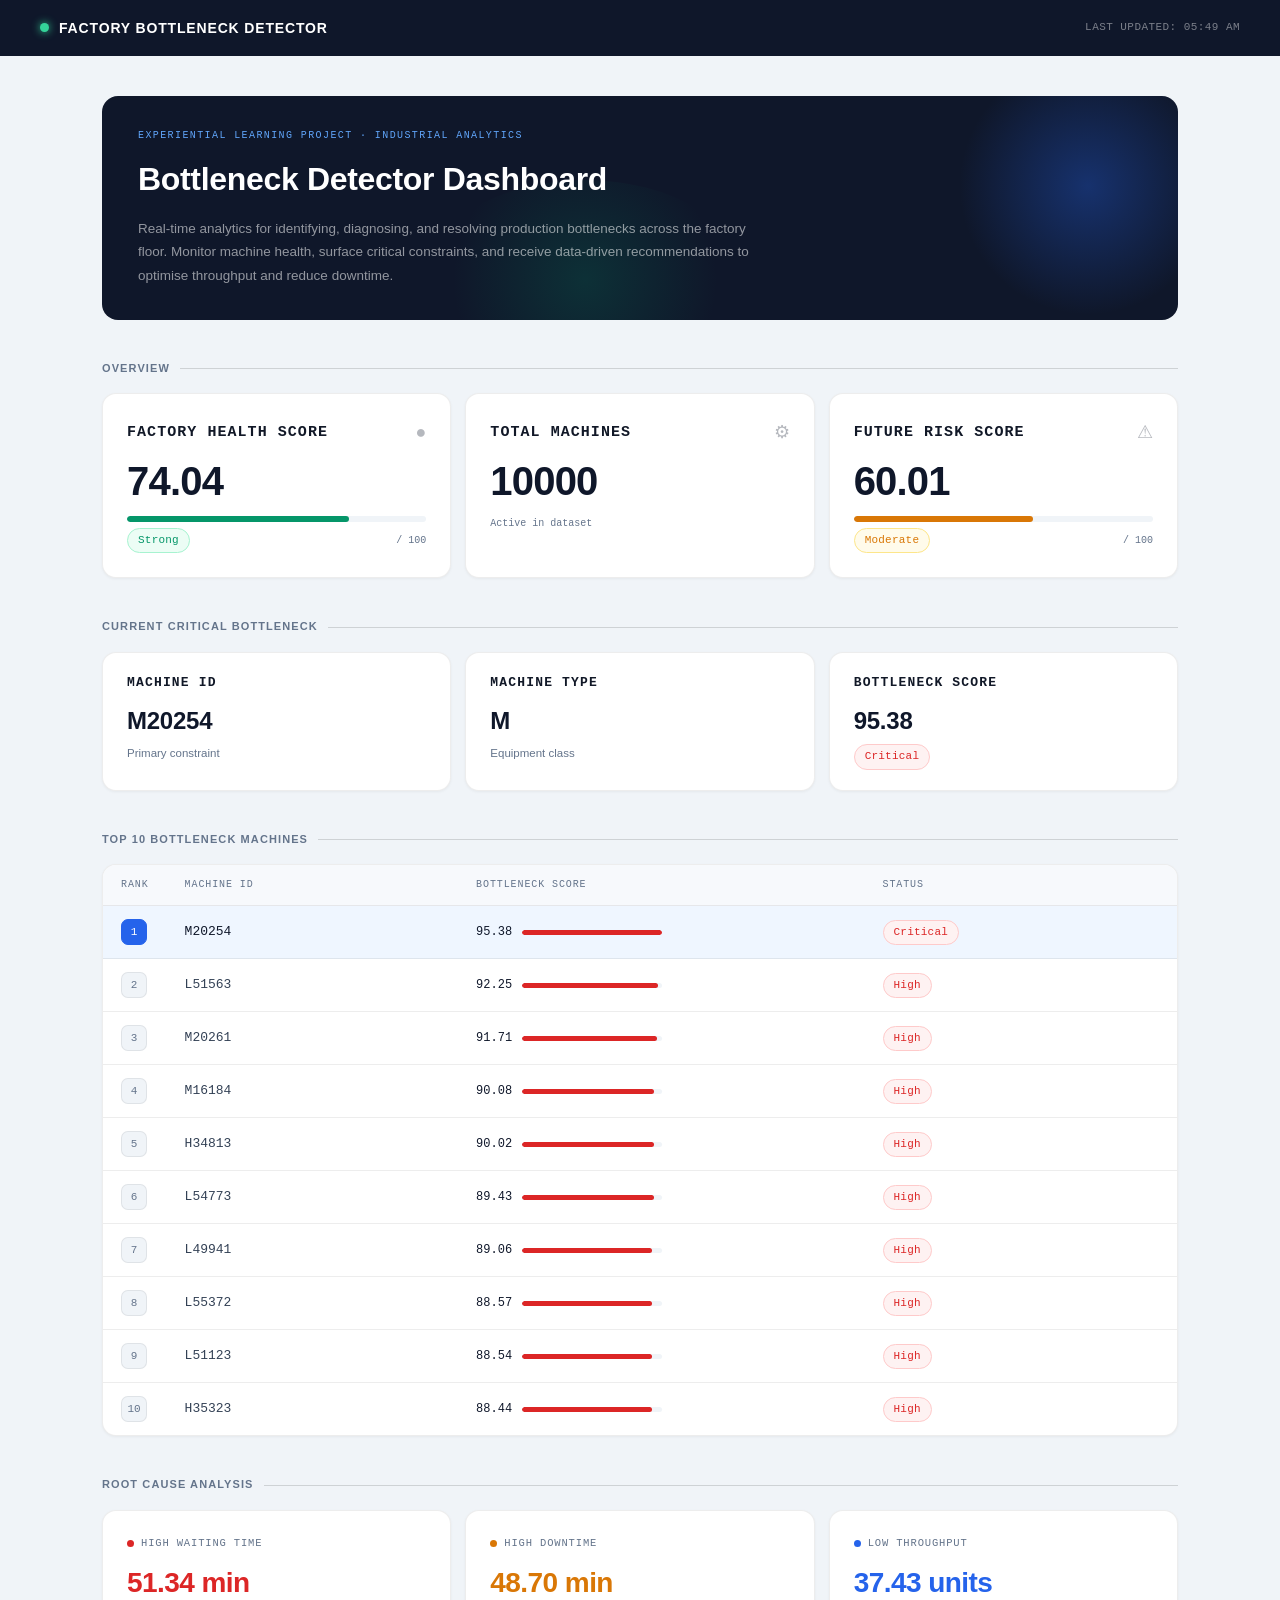
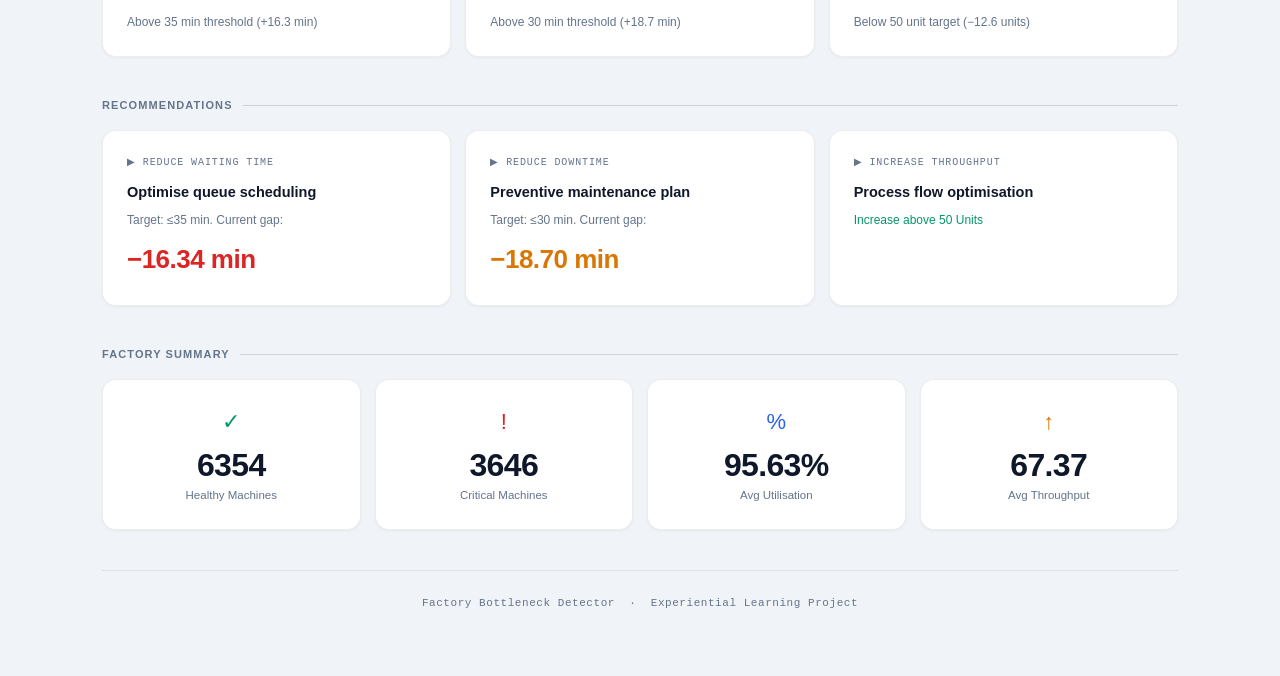
==== commit 6ca3ab5f: "Update index.html" ====
--- a/index.html
+++ b/index.html
@@ -522,17 +522,17 @@
   <div class="sec-label">Current Critical Bottleneck</div>
   <div class="info-row">
     <div class="info-card fade-in">
-      <div class="ic-label">Machine ID</div>
+      <div class="ic-label" style="font-size:13px;font-weight:700;color:#111827;">Machine ID</div>
       <div class="ic-val" id="topMachine">—</div>
       <div class="ic-sub">Primary constraint</div>
     </div>
     <div class="info-card fade-in">
-      <div class="ic-label">Machine Type</div>
+      <div class="ic-label" style="font-size:13px;font-weight:700;color:#111827;">Machine Type</div>
       <div class="ic-val" id="machineType">—</div>
       <div class="ic-sub">Equipment class</div>
     </div>
     <div class="info-card fade-in">
-      <div class="ic-label">Bottleneck Score</div>
+     <div class="ic-label" style="font-size:13px;font-weight:700;color:#111827;">Bottleneck Score</div>
       <div class="ic-val" id="bottleneckScore">—</div>
       <div class="ic-sub" id="scoreBadgeWrap"></div>
     </div>
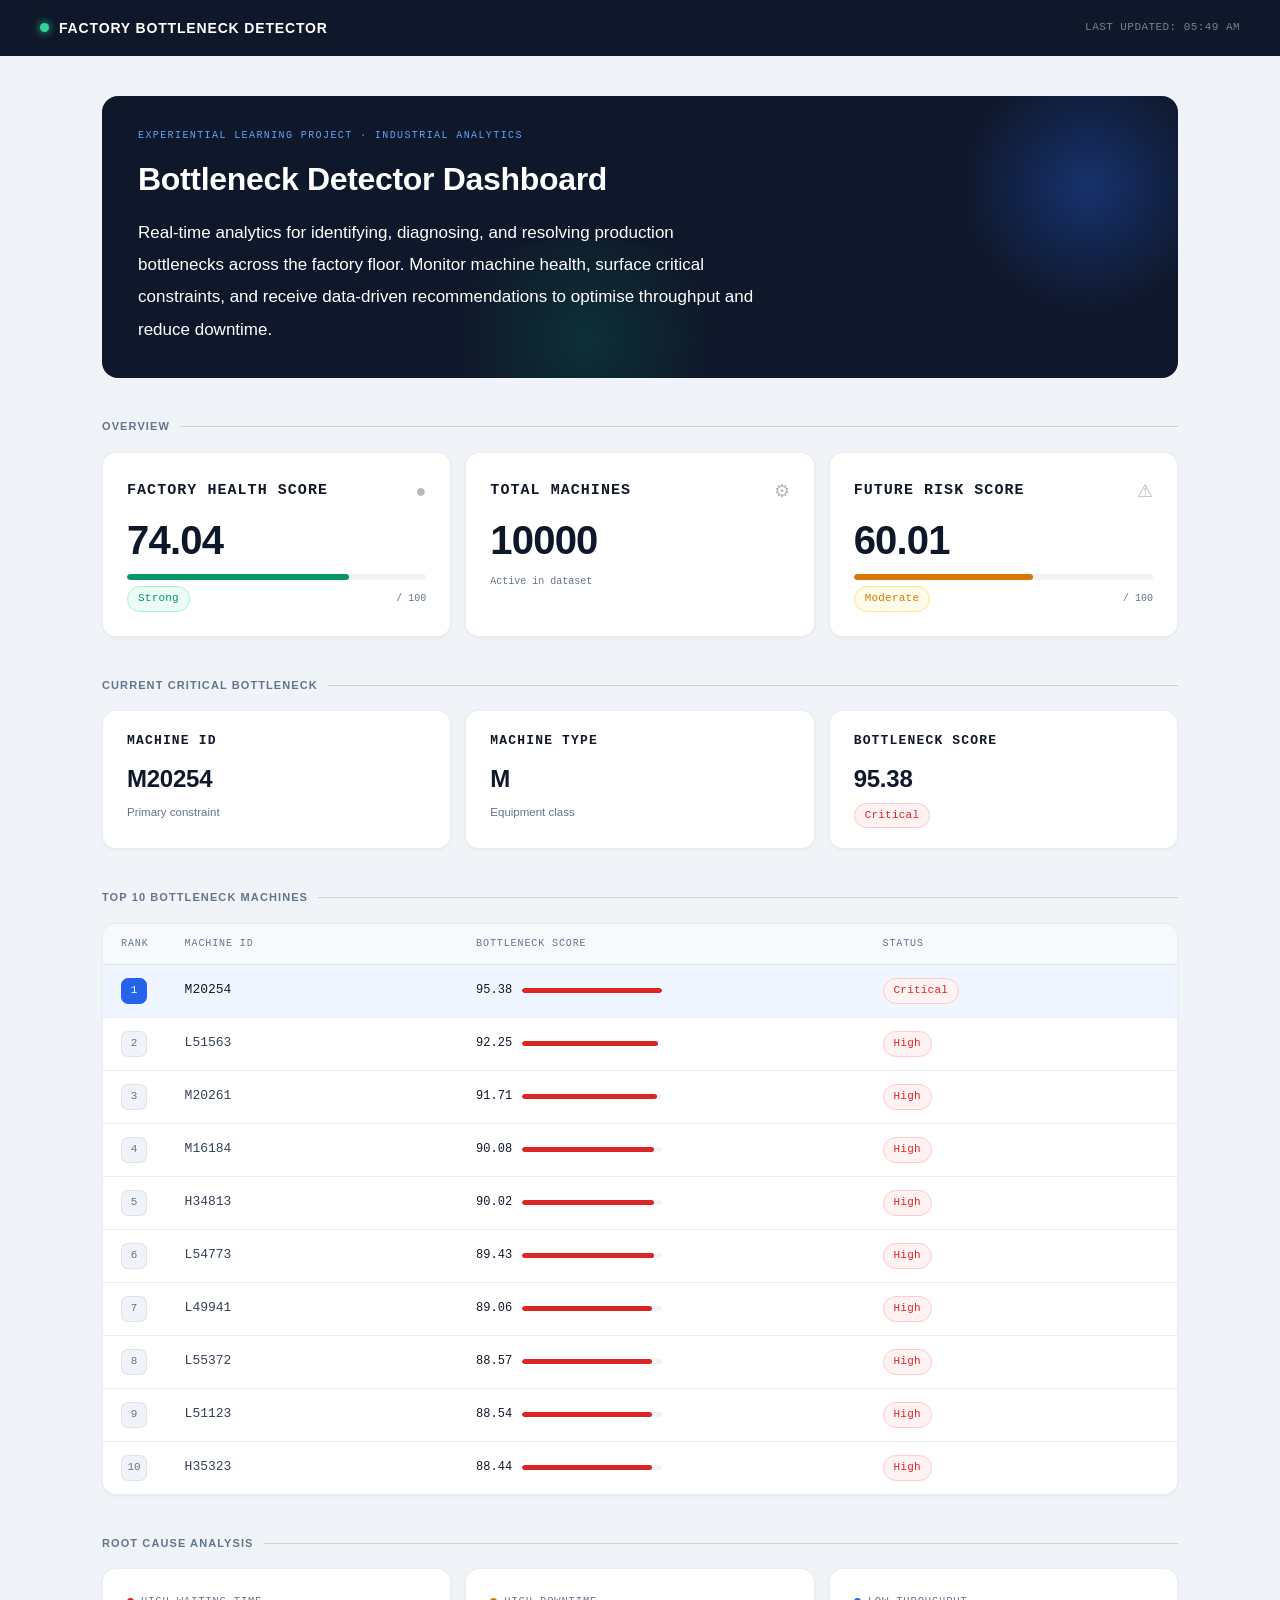
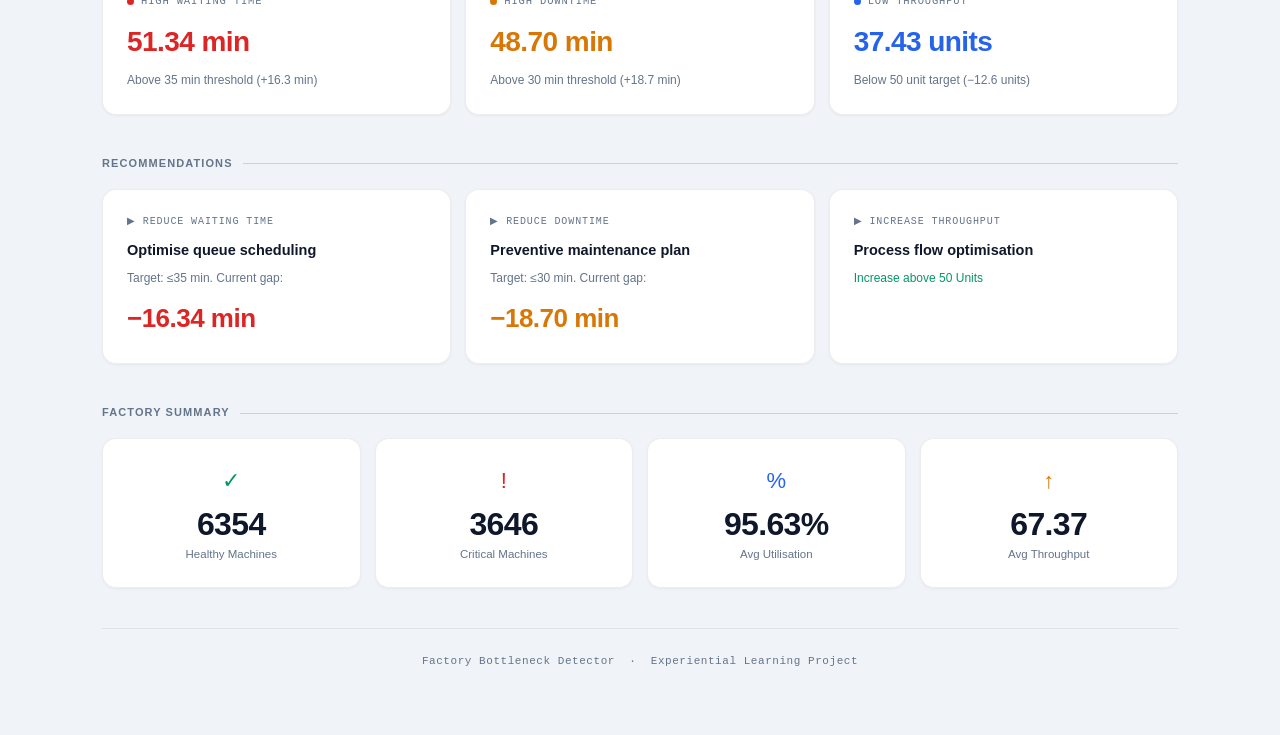
==== commit 14840f93: "Update index.html" ====
--- a/index.html
+++ b/index.html
@@ -484,7 +484,9 @@
   <div class="hero">
     <div class="hero-tag">Experiential Learning Project · Industrial Analytics</div>
     <h1>Bottleneck Detector Dashboard</h1>
-    <p>Real-time analytics for identifying, diagnosing, and resolving production bottlenecks across the factory floor. Monitor machine health, surface critical constraints, and receive data-driven recommendations to optimise throughput and reduce downtime.</p>
+   <p style="color:white;font-size:17px;font-weight:500;line-height:1.9;">
+Real-time analytics for identifying, diagnosing, and resolving production bottlenecks across the factory floor. Monitor machine health, surface critical constraints, and receive data-driven recommendations to optimise throughput and reduce downtime.
+</p>
   </div>
 
   <!-- KPI -->
